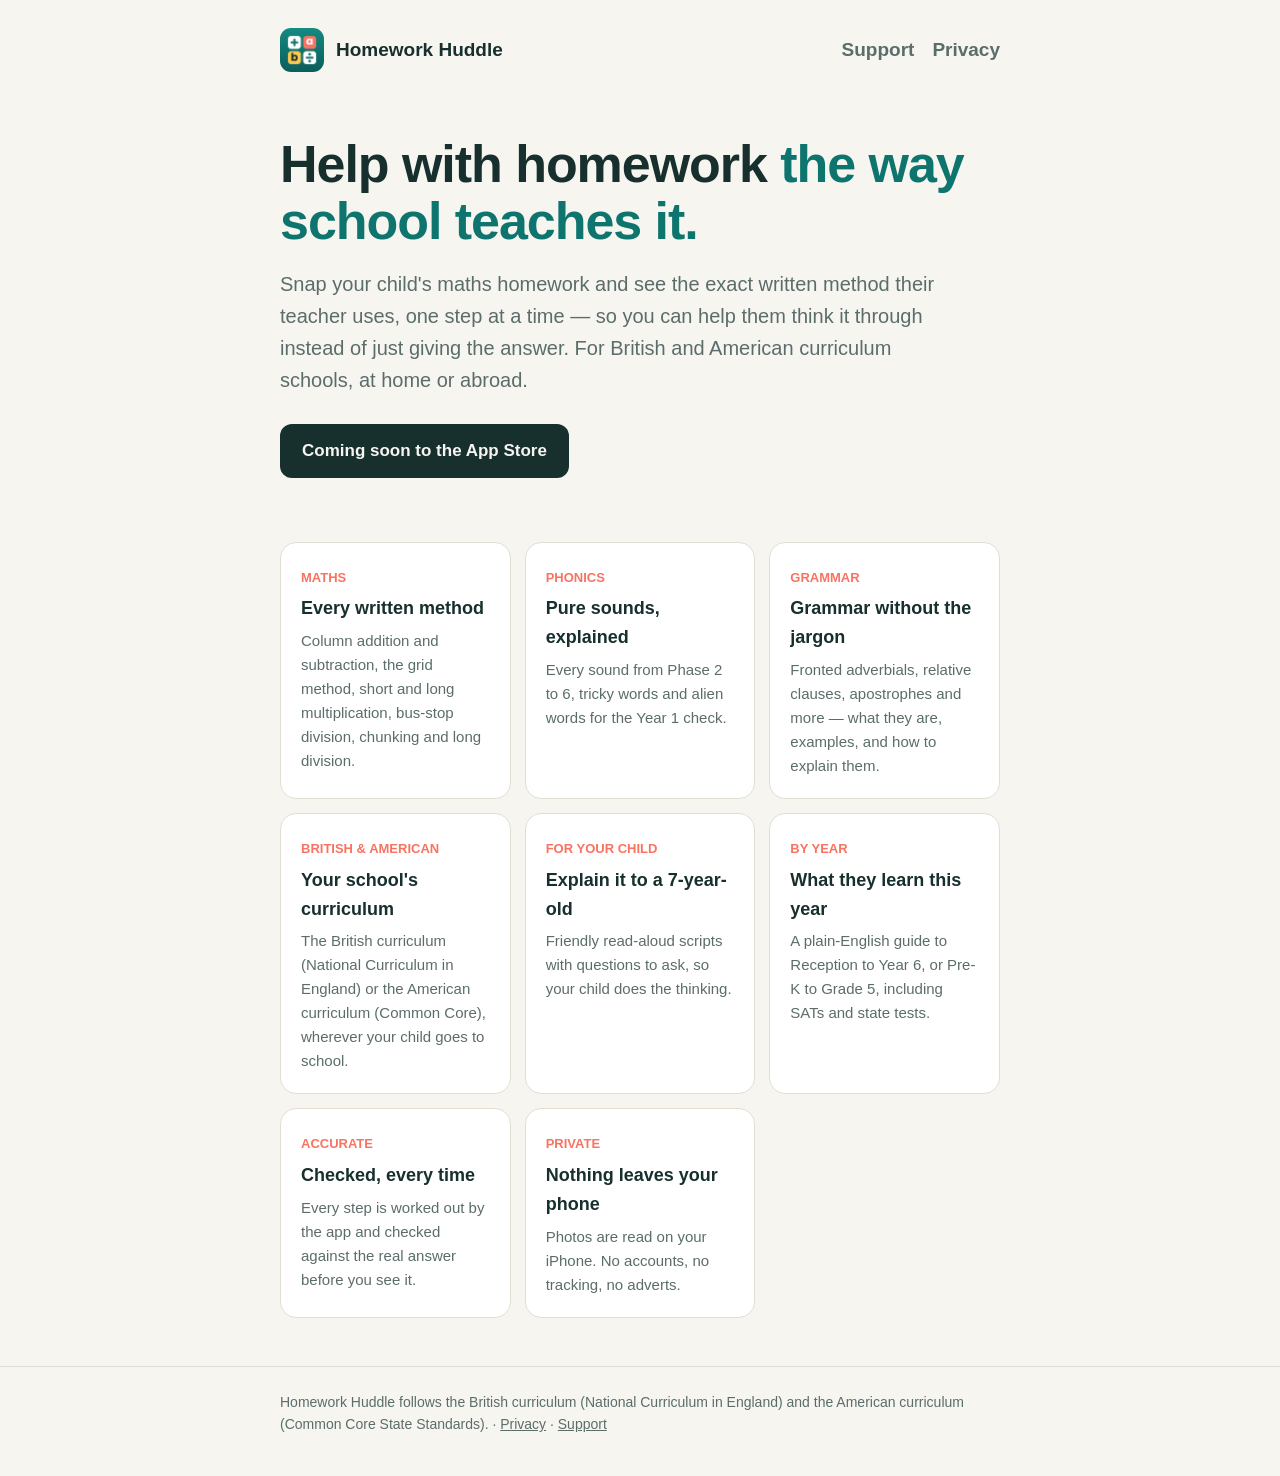
==== index.html @ 633bbb53 "Add files via upload" ====
<!doctype html>
<html lang="en-GB">
<head>
  <meta charset="utf-8">
  <meta name="viewport" content="width=device-width, initial-scale=1">
  <title>Homework Huddle – homework help for parents</title>
  <meta name="description" content="See the exact method your child's school teaches — maths methods, phonics sounds and grammar, for British and American curriculum schools — so you can help with homework without just giving the answer.">
  <link rel="icon" href="icon.png">
  <link rel="stylesheet" href="style.css">
</head>
<body>
  <header><div class="wrap">
    <img src="icon.png" alt="">
    <a href="index.html">Homework Huddle</a>
    <nav><a href="support.html">Support</a><a href="privacy.html">Privacy</a></nav>
  </div></header>

  <section class="hero"><div class="wrap">
    <h1>Help with homework <em>the way school teaches it.</em></h1>
    <p>Snap your child's maths homework and see the exact written method their teacher uses, one step at a time — so you can help them think it through instead of just giving the answer. For British and American curriculum schools, at home or abroad.</p>
    <!-- Replace with your App Store link and Apple's official badge once the app is live. -->
    <a class="button" href="#">Coming soon to the App Store</a>
  </div></section>

  <section><div class="wrap">
    <div class="grid">
      <div class="card"><span class="tag">MATHS</span><h3>Every written method</h3><p>Column addition and subtraction, the grid method, short and long multiplication, bus-stop division, chunking and long division.</p></div>
      <div class="card"><span class="tag">PHONICS</span><h3>Pure sounds, explained</h3><p>Every sound from Phase 2 to 6, tricky words and alien words for the Year 1 check.</p></div>
      <div class="card"><span class="tag">GRAMMAR</span><h3>Grammar without the jargon</h3><p>Fronted adverbials, relative clauses, apostrophes and more — what they are, examples, and how to explain them.</p></div>
      <div class="card"><span class="tag">BRITISH &amp; AMERICAN</span><h3>Your school's curriculum</h3><p>The British curriculum (National Curriculum in England) or the American curriculum (Common Core), wherever your child goes to school.</p></div>
      <div class="card"><span class="tag">FOR YOUR CHILD</span><h3>Explain it to a 7-year-old</h3><p>Friendly read-aloud scripts with questions to ask, so your child does the thinking.</p></div>
      <div class="card"><span class="tag">BY YEAR</span><h3>What they learn this year</h3><p>A plain-English guide to Reception to Year 6, or Pre-K to Grade 5, including SATs and state tests.</p></div>
      <div class="card"><span class="tag">ACCURATE</span><h3>Checked, every time</h3><p>Every step is worked out by the app and checked against the real answer before you see it.</p></div>
      <div class="card"><span class="tag">PRIVATE</span><h3>Nothing leaves your phone</h3><p>Photos are read on your iPhone. No accounts, no tracking, no adverts.</p></div>
    </div>
  </div></section>

  <footer><div class="wrap">
    Homework Huddle follows the British curriculum (National Curriculum in England) and the American curriculum (Common Core State Standards). ·
    <a href="privacy.html">Privacy</a> · <a href="support.html">Support</a>
  </div></footer>
</body>
</html>
---- style.css ----
:root {
  --bg: #f7f5f0;
  --ink: #17302e;
  --muted: #5b6d6b;
  --teal: #0e746e;
  --coral: #f97362;
  --card: #ffffff;
  --line: #e3ded4;
}
@media (prefers-color-scheme: dark) {
  :root { --bg: #0f1716; --ink: #e9f1ef; --muted: #9fb2af; --teal: #4ac7b0; --card: #18221f; --line: #26332f; }
}
* { box-sizing: border-box; }
body {
  margin: 0; background: var(--bg); color: var(--ink);
  font: 17px/1.6 -apple-system, BlinkMacSystemFont, "Segoe UI", Roboto, sans-serif;
}
.wrap { max-width: 760px; margin: 0 auto; padding: 0 20px; }
header { padding: 28px 0 8px; }
header .wrap { display: flex; align-items: center; gap: 12px; }
header img { width: 44px; height: 44px; border-radius: 11px; }
header a { color: inherit; text-decoration: none; font-weight: 700; font-size: 19px; }
nav { margin-left: auto; display: flex; gap: 18px; font-size: 15px; }
nav a { color: var(--muted); text-decoration: none; }
nav a:hover { color: var(--teal); }
.hero { padding: 56px 0 40px; }
.hero h1 { font-size: clamp(34px, 6vw, 52px); line-height: 1.1; margin: 0 0 18px; letter-spacing: -0.02em; }
.hero h1 em { font-style: normal; color: var(--teal); }
.hero p { font-size: 20px; color: var(--muted); margin: 0 0 28px; max-width: 34em; }
.button {
  display: inline-block; background: var(--ink); color: var(--bg); padding: 13px 22px;
  border-radius: 12px; text-decoration: none; font-weight: 600;
}
.grid { display: grid; grid-template-columns: repeat(auto-fit, minmax(210px, 1fr)); gap: 14px; margin: 24px 0 48px; }
.card { background: var(--card); border: 1px solid var(--line); border-radius: 16px; padding: 20px; }
.card h3 { margin: 0 0 6px; font-size: 18px; }
.card p { margin: 0; color: var(--muted); font-size: 15px; }
.tag { display: inline-block; font-size: 13px; font-weight: 700; color: var(--coral); margin-bottom: 6px; }
main.doc { padding: 36px 0 60px; }
main.doc h1 { font-size: 34px; margin: 0 0 6px; }
main.doc h2 { font-size: 21px; margin: 34px 0 6px; }
main.doc .updated { color: var(--muted); margin-top: 0; }
main.doc a { color: var(--teal); }
footer { border-top: 1px solid var(--line); padding: 24px 0 40px; color: var(--muted); font-size: 14px; }
footer a { color: var(--muted); }
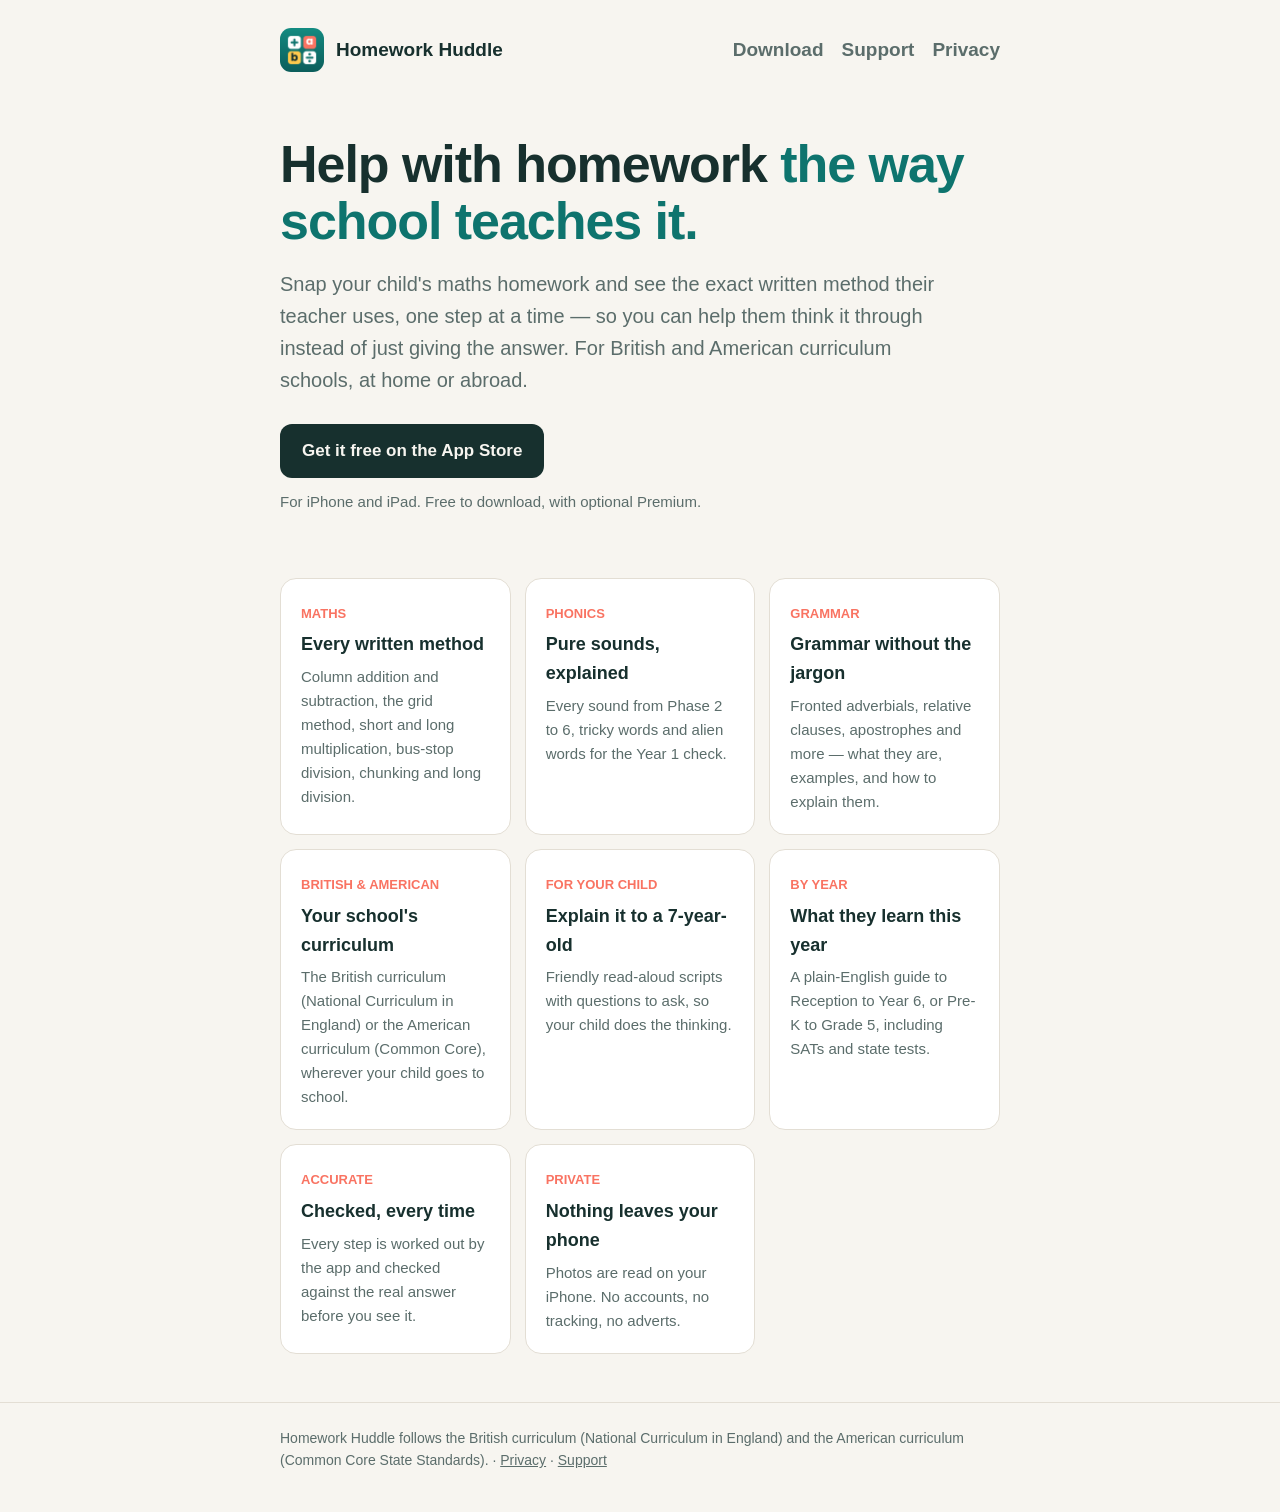
==== commit e4d0a13c: "Add files via upload" ====
--- a/index.html
+++ b/index.html
@@ -5,6 +5,7 @@
   <meta name="viewport" content="width=device-width, initial-scale=1">
   <title>Homework Huddle – homework help for parents</title>
   <meta name="description" content="See the exact method your child's school teaches — maths methods, phonics sounds and grammar, for British and American curriculum schools — so you can help with homework without just giving the answer.">
+  <meta name="apple-itunes-app" content="app-id=6825358263">
   <link rel="icon" href="icon.png">
   <link rel="stylesheet" href="style.css">
 </head>
@@ -12,14 +13,14 @@
   <header><div class="wrap">
     <img src="icon.png" alt="">
     <a href="index.html">Homework Huddle</a>
-    <nav><a href="support.html">Support</a><a href="privacy.html">Privacy</a></nav>
+    <nav><a href="https://apps.apple.com/app/homework-huddle/id6825358263">Download</a><a href="support.html">Support</a><a href="privacy.html">Privacy</a></nav>
   </div></header>
 
   <section class="hero"><div class="wrap">
     <h1>Help with homework <em>the way school teaches it.</em></h1>
     <p>Snap your child's maths homework and see the exact written method their teacher uses, one step at a time — so you can help them think it through instead of just giving the answer. For British and American curriculum schools, at home or abroad.</p>
-    <!-- Replace with your App Store link and Apple's official badge once the app is live. -->
-    <a class="button" href="#">Coming soon to the App Store</a>
+    <a class="button" href="https://apps.apple.com/app/homework-huddle/id6825358263">Get it free on the App Store</a>
+    <p class="small">For iPhone and iPad. Free to download, with optional Premium.</p>
   </div></section>
 
   <section><div class="wrap">
--- a/style.css
+++ b/style.css
@@ -31,6 +31,8 @@
   display: inline-block; background: var(--ink); color: var(--bg); padding: 13px 22px;
   border-radius: 12px; text-decoration: none; font-weight: 600;
 }
+.hero .small { font-size: 15px; margin: 12px 0 0; }
+.button:hover { opacity: .88; }
 .grid { display: grid; grid-template-columns: repeat(auto-fit, minmax(210px, 1fr)); gap: 14px; margin: 24px 0 48px; }
 .card { background: var(--card); border: 1px solid var(--line); border-radius: 16px; padding: 20px; }
 .card h3 { margin: 0 0 6px; font-size: 18px; }
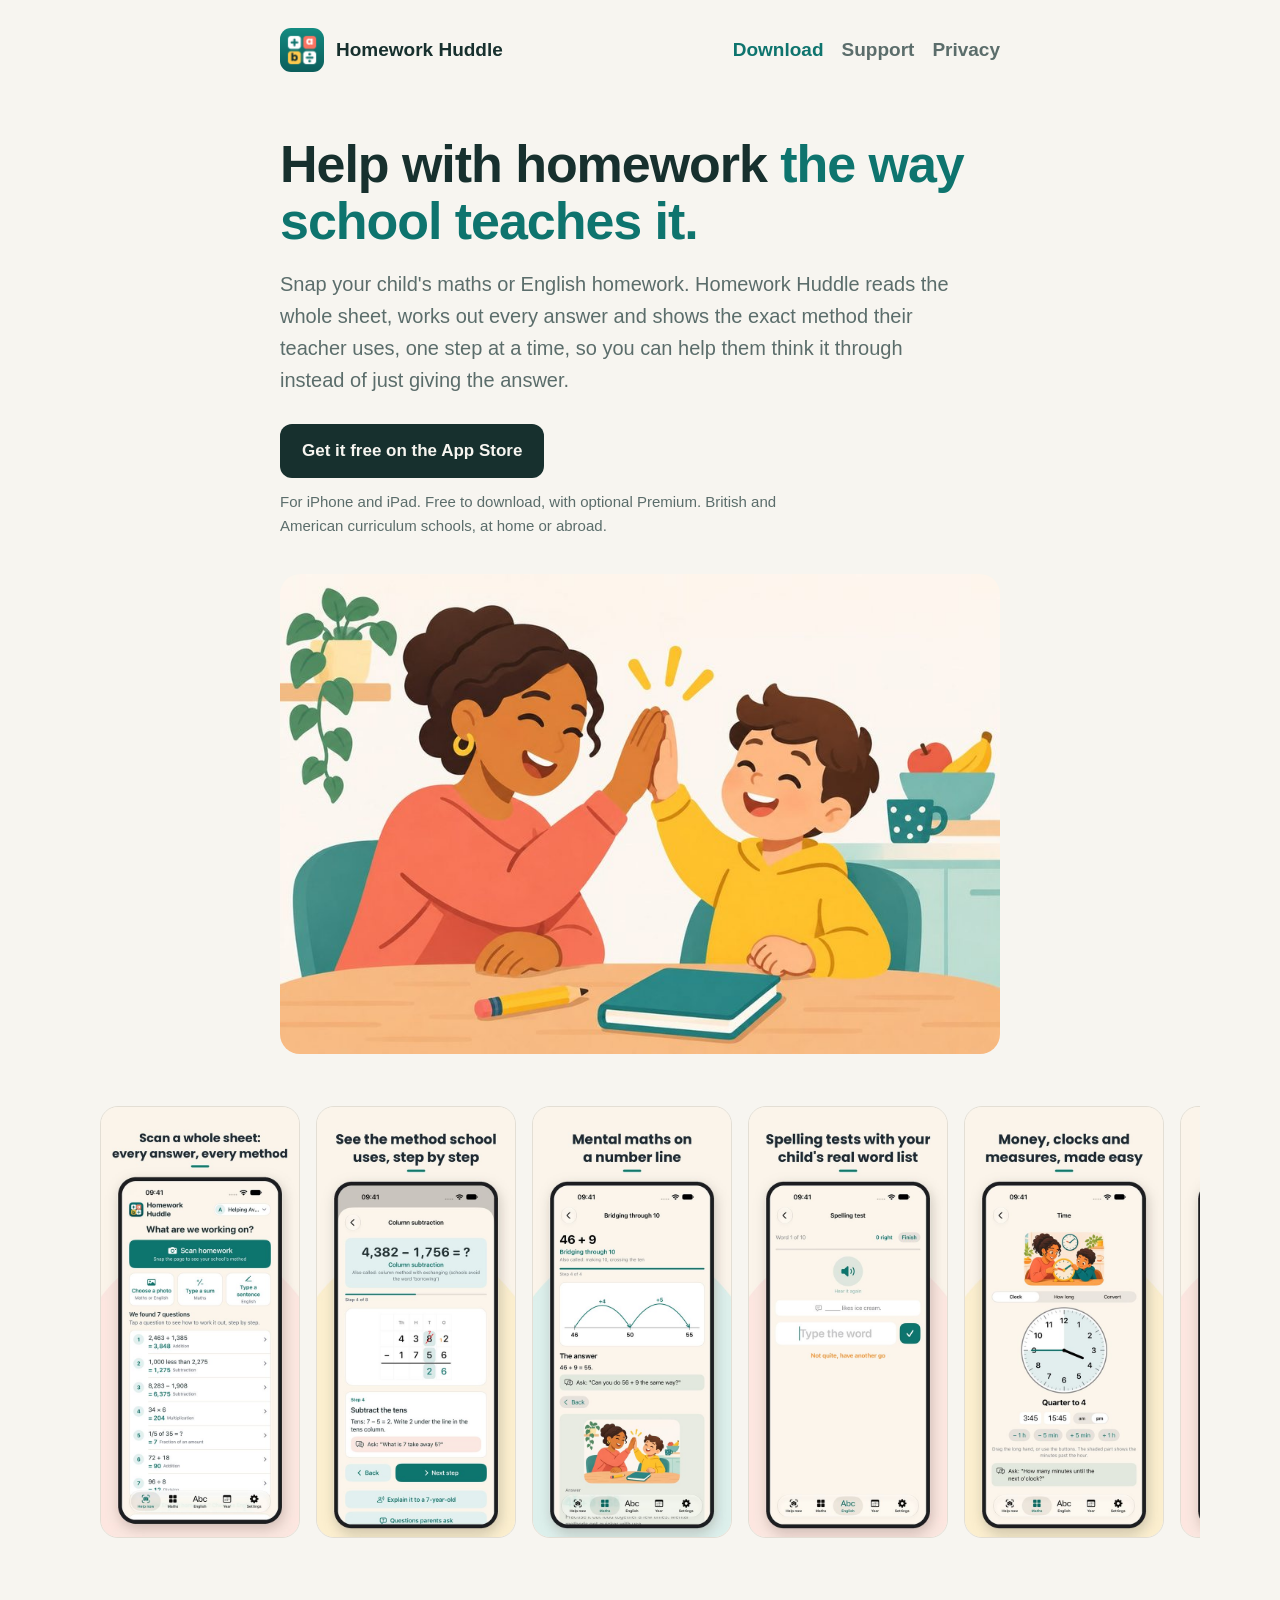
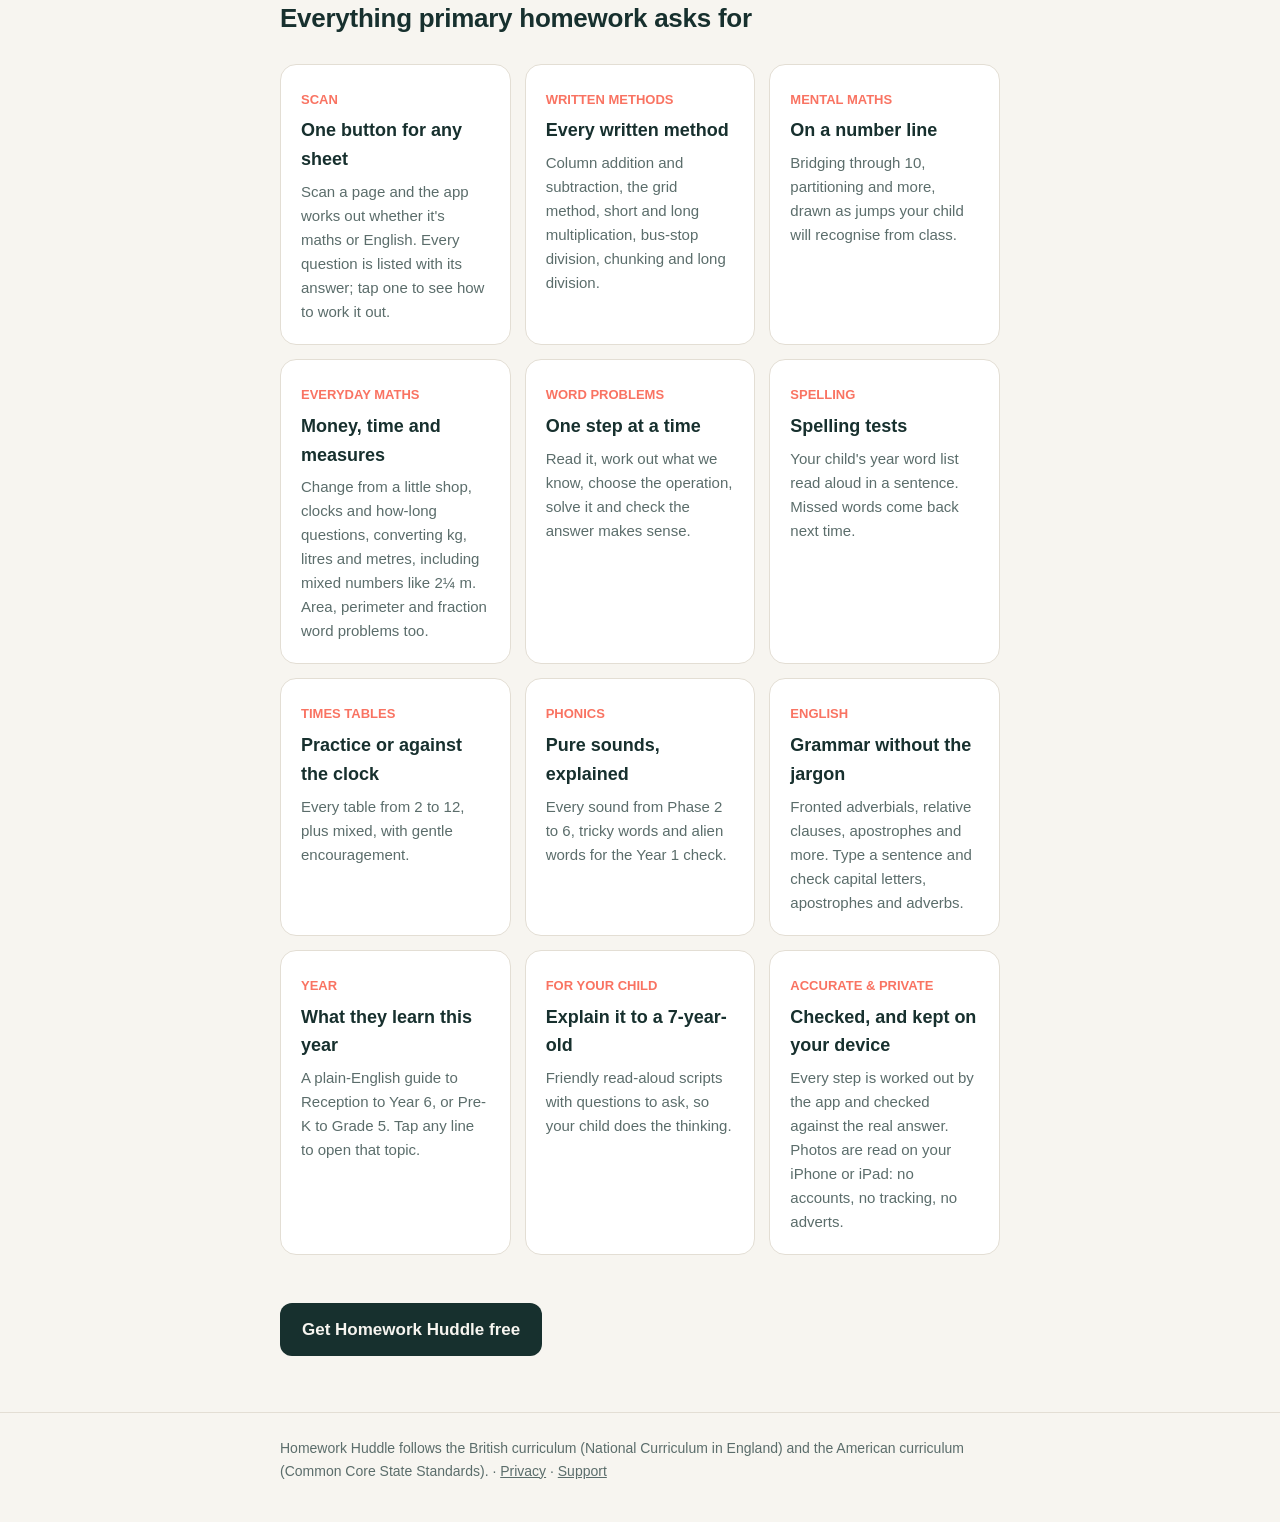
==== commit 1af92967: "Add files via upload" ====
--- a/index.html
+++ b/index.html
@@ -4,9 +4,18 @@
   <meta charset="utf-8">
   <meta name="viewport" content="width=device-width, initial-scale=1">
   <title>Homework Huddle – homework help for parents</title>
-  <meta name="description" content="See the exact method your child's school teaches — maths methods, phonics sounds and grammar, for British and American curriculum schools — so you can help with homework without just giving the answer.">
+  <meta name="description" content="Scan your child's maths or English homework and see the exact method their school teaches, step by step. Spelling tests, times tables, phonics and grammar for British and American curriculum schools.">
   <meta name="apple-itunes-app" content="app-id=6825358263">
+  <meta property="og:type" content="website">
+  <meta property="og:title" content="Homework Huddle – help with homework the way school teaches it">
+  <meta property="og:description" content="Scan a whole homework sheet and see every answer and the method school uses, step by step. For iPhone and iPad.">
+  <meta property="og:url" content="https://homeworkhuddle-app.github.io/">
+  <meta property="og:image" content="https://homeworkhuddle-app.github.io/images/share.jpg">
+  <meta property="og:image:width" content="1200">
+  <meta property="og:image:height" content="630">
+  <meta name="twitter:card" content="summary_large_image">
   <link rel="icon" href="icon.png">
+  <link rel="apple-touch-icon" href="icon.png">
   <link rel="stylesheet" href="style.css">
 </head>
 <body>
@@ -18,22 +27,42 @@
 
   <section class="hero"><div class="wrap">
     <h1>Help with homework <em>the way school teaches it.</em></h1>
-    <p>Snap your child's maths homework and see the exact written method their teacher uses, one step at a time — so you can help them think it through instead of just giving the answer. For British and American curriculum schools, at home or abroad.</p>
+    <p>Snap your child's maths or English homework. Homework Huddle reads the whole sheet, works out every answer and shows the exact method their teacher uses, one step at a time, so you can help them think it through instead of just giving the answer.</p>
     <a class="button" href="https://apps.apple.com/app/homework-huddle/id6825358263">Get it free on the App Store</a>
-    <p class="small">For iPhone and iPad. Free to download, with optional Premium.</p>
+    <p class="small">For iPhone and iPad. Free to download, with optional Premium. British and American curriculum schools, at home or abroad.</p>
+    <img class="hero-picture" src="images/high-five.jpg" width="900" height="600" alt="A parent and child high-fiving over a finished piece of homework">
+  </div></section>
+
+  <section class="shots" aria-label="Screenshots"><div class="wide">
+    <div class="strip">
+      <figure><img src="images/scan-sheet.jpg" width="540" height="1174" loading="lazy" alt="A scanned worksheet with all seven questions answered"></figure>
+      <figure><img src="images/column-method.jpg" width="540" height="1174" loading="lazy" alt="Column subtraction shown step by step"></figure>
+      <figure><img src="images/number-line.jpg" width="540" height="1174" loading="lazy" alt="46 + 9 on a number line, bridging through 50"></figure>
+      <figure><img src="images/spelling-test.jpg" width="540" height="1174" loading="lazy" alt="A spelling test reading out a word in a sentence"></figure>
+      <figure><img src="images/clocks.jpg" width="540" height="1174" loading="lazy" alt="A clock face set to quarter to four"></figure>
+      <figure><img src="images/phonics.jpg" width="540" height="1174" loading="lazy" alt="Phonics Phase 3 sounds"></figure>
+      <figure><img src="images/times-tables.jpg" width="540" height="1174" loading="lazy" alt="A times tables question marked correct"></figure>
+      <figure><img src="images/english-check.jpg" width="540" height="1174" loading="lazy" alt="A sentence checked for capital letters"></figure>
+    </div>
   </div></section>
 
   <section><div class="wrap">
+    <h2 class="section-title">Everything primary homework asks for</h2>
     <div class="grid">
-      <div class="card"><span class="tag">MATHS</span><h3>Every written method</h3><p>Column addition and subtraction, the grid method, short and long multiplication, bus-stop division, chunking and long division.</p></div>
+      <div class="card"><span class="tag">SCAN</span><h3>One button for any sheet</h3><p>Scan a page and the app works out whether it's maths or English. Every question is listed with its answer; tap one to see how to work it out.</p></div>
+      <div class="card"><span class="tag">WRITTEN METHODS</span><h3>Every written method</h3><p>Column addition and subtraction, the grid method, short and long multiplication, bus-stop division, chunking and long division.</p></div>
+      <div class="card"><span class="tag">MENTAL MATHS</span><h3>On a number line</h3><p>Bridging through 10, partitioning and more, drawn as jumps your child will recognise from class.</p></div>
+      <div class="card"><span class="tag">EVERYDAY MATHS</span><h3>Money, time and measures</h3><p>Change from a little shop, clocks and how-long questions, converting kg, litres and metres, including mixed numbers like 2&frac14;&nbsp;m. Area, perimeter and fraction word problems too.</p></div>
+      <div class="card"><span class="tag">WORD PROBLEMS</span><h3>One step at a time</h3><p>Read it, work out what we know, choose the operation, solve it and check the answer makes sense.</p></div>
+      <div class="card"><span class="tag">SPELLING</span><h3>Spelling tests</h3><p>Your child's year word list read aloud in a sentence. Missed words come back next time.</p></div>
+      <div class="card"><span class="tag">TIMES TABLES</span><h3>Practice or against the clock</h3><p>Every table from 2 to 12, plus mixed, with gentle encouragement.</p></div>
       <div class="card"><span class="tag">PHONICS</span><h3>Pure sounds, explained</h3><p>Every sound from Phase 2 to 6, tricky words and alien words for the Year 1 check.</p></div>
-      <div class="card"><span class="tag">GRAMMAR</span><h3>Grammar without the jargon</h3><p>Fronted adverbials, relative clauses, apostrophes and more — what they are, examples, and how to explain them.</p></div>
-      <div class="card"><span class="tag">BRITISH &amp; AMERICAN</span><h3>Your school's curriculum</h3><p>The British curriculum (National Curriculum in England) or the American curriculum (Common Core), wherever your child goes to school.</p></div>
+      <div class="card"><span class="tag">ENGLISH</span><h3>Grammar without the jargon</h3><p>Fronted adverbials, relative clauses, apostrophes and more. Type a sentence and check capital letters, apostrophes and adverbs.</p></div>
+      <div class="card"><span class="tag">YEAR</span><h3>What they learn this year</h3><p>A plain-English guide to Reception to Year 6, or Pre-K to Grade 5. Tap any line to open that topic.</p></div>
       <div class="card"><span class="tag">FOR YOUR CHILD</span><h3>Explain it to a 7-year-old</h3><p>Friendly read-aloud scripts with questions to ask, so your child does the thinking.</p></div>
-      <div class="card"><span class="tag">BY YEAR</span><h3>What they learn this year</h3><p>A plain-English guide to Reception to Year 6, or Pre-K to Grade 5, including SATs and state tests.</p></div>
-      <div class="card"><span class="tag">ACCURATE</span><h3>Checked, every time</h3><p>Every step is worked out by the app and checked against the real answer before you see it.</p></div>
-      <div class="card"><span class="tag">PRIVATE</span><h3>Nothing leaves your phone</h3><p>Photos are read on your iPhone. No accounts, no tracking, no adverts.</p></div>
+      <div class="card"><span class="tag">ACCURATE &amp; PRIVATE</span><h3>Checked, and kept on your device</h3><p>Every step is worked out by the app and checked against the real answer. Photos are read on your iPhone or iPad: no accounts, no tracking, no adverts.</p></div>
     </div>
+    <p class="cta"><a class="button" href="https://apps.apple.com/app/homework-huddle/id6825358263">Get Homework Huddle free</a></p>
   </div></section>
 
   <footer><div class="wrap">
--- a/style.css
+++ b/style.css
@@ -45,3 +45,14 @@
 main.doc a { color: var(--teal); }
 footer { border-top: 1px solid var(--line); padding: 24px 0 40px; color: var(--muted); font-size: 14px; }
 footer a { color: var(--muted); }
+.hero-picture { display: block; width: 100%; height: auto; border-radius: 20px; margin: 36px 0 0; }
+.shots { padding: 8px 0 12px; }
+.wide { max-width: 1120px; margin: 0 auto; }
+.strip { display: flex; gap: 16px; overflow-x: auto; scroll-snap-type: x mandatory; padding: 4px 20px 16px; scroll-padding: 0 20px; }
+.strip figure { margin: 0; flex: 0 0 200px; scroll-snap-align: start; }
+.strip img { display: block; width: 200px; height: auto; border-radius: 18px; border: 1px solid var(--line); background: var(--card); }
+.section-title { font-size: 26px; margin: 32px 0 0; letter-spacing: -0.01em; }
+.cta { margin: 0 0 56px; }
+nav a:first-child { color: var(--teal); font-weight: 600; }
+@media (max-width: 480px) { header .wrap { flex-wrap: wrap; row-gap: 10px; } nav { margin-left: 0; width: 100%; gap: 18px; } .strip figure { flex-basis: 160px; } .strip img { width: 160px; } }
+html, body { overflow-x: hidden; }
